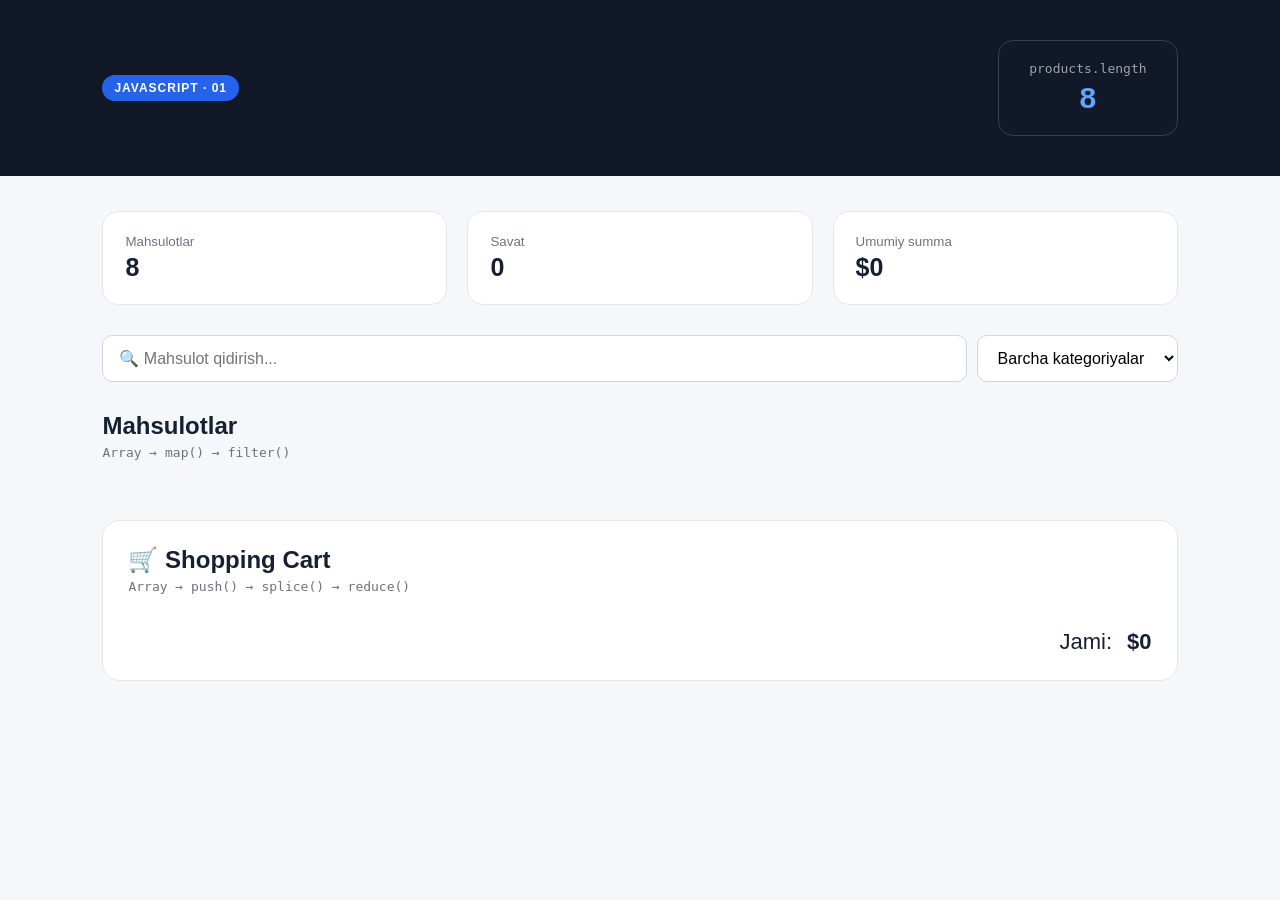
==== js-array-lesson/index.html @ 2541e5b3 "Add initial HTML structure, CSS styles, and JavaScript for product management" ====
<!DOCTYPE html>
<html lang="uz">

<head>
   <meta charset="UTF-8" />
   <meta name="viewport" content="width=device-width, initial-scale=1.0" />

   <title>JavaScript Array Lab</title>

   <link rel="stylesheet" href="style.css" />
</head>

<body>

   <header class="header">
      <div>
         <div class="badge">JAVASCRIPT · 01</div>

      </div>

      <div class="array-status">
         <span>products.length</span>
         <strong id="productCount">0</strong>
      </div>
   </header>


   <main>


      <section class="stats">

         <div class="stat-card">
            <div>
               <small>Mahsulotlar</small>
               <strong id="totalProducts">0</strong>
            </div>
         </div>

         <div class="stat-card">
            <div>
               <small>Savat</small>
               <strong id="cartCount">0</strong>
            </div>
         </div>

         <div class="stat-card">
            <div>
               <small>Umumiy summa</small>
               <strong>$<span id="cartTotal">0</span></strong>
            </div>
         </div>

      </section>


      <!-- Controls -->

      <section class="controls">

         <input id="searchInput" type="text" placeholder="🔍 Mahsulot qidirish..." />

         <select id="categoryFilter">
            <option value="all">Barcha kategoriyalar</option>
            <option value="laptop">Laptop</option>
            <option value="phone">Telefon</option>
            <option value="audio">Audio</option>
            <option value="accessory">Aksessuar</option>
         </select>

      </section>


      <!-- Products -->

      <section>

         <div class="section-title">
            <div>
               <h2>Mahsulotlar</h2>
               <p>Array → map() → filter()</p>
            </div>

            <span id="resultCount"></span>
         </div>

         <div id="products" class="products"></div>

      </section>


      <!-- Cart -->

      <section class="cart-section">

         <div class="section-title">
            <div>
               <h2>🛒 Shopping Cart</h2>
               <p>Array → push() → splice() → reduce()</p>
            </div>
         </div>

         <div id="cart" class="cart"></div>

         <div class="cart-footer">
            <span>Jami:</span>

            <strong>
               $<span id="cartTotalBottom">0</span>
            </strong>
         </div>

      </section>



   </main>





   <script src="script.js"></script>

</body>

</html>
---- js-array-lesson/style.css ----
* {
  box-sizing: border-box;
}

body {
  margin: 0;

  font-family:
    Inter,
    Arial,
    sans-serif;

  background: #f5f7fb;
  color: #172033;
}

.header {
  padding: 40px 8%;

  display: flex;
  justify-content: space-between;
  align-items: center;

  background: #111827;
  color: white;
}

.badge {
  display: inline-block;

  padding: 6px 12px;

  border-radius: 20px;

  background: #2563eb;

  font-size: 12px;
  font-weight: 700;

  letter-spacing: 1px;
}

.header h1 {
  margin: 12px 0 5px;

  font-size: 42px;
}

.header p {
  margin: 0;

  color: #aeb7c8;
}

.array-status {
  padding: 20px 30px;

  border: 1px solid #374151;

  border-radius: 15px;

  text-align: center;
}

.array-status span {
  display: block;

  color: #9ca3af;

  font-family: monospace;
}

.array-status strong {
  display: block;

  margin-top: 5px;

  font-size: 30px;

  color: #60a5fa;
}

main {
  width: 84%;
  max-width: 1200px;

  margin: 35px auto;
}

.stats {
  display: grid;

  grid-template-columns:
    repeat(3, 1fr);

  gap: 20px;
}

.stat-card {
  padding: 22px;

  background: white;

  border: 1px solid #e5e7eb;

  border-radius: 16px;

  display: flex;
  align-items: center;

  gap: 15px;
}

.stat-card > span {
  width: 50px;
  height: 50px;

  display: grid;
  place-items: center;

  background: #eff6ff;

  border-radius: 12px;

  font-size: 24px;
}

.stat-card small {
  display: block;

  color: #6b7280;
}

.stat-card strong {
  display: block;

  margin-top: 4px;

  font-size: 25px;
}

.controls {
  margin: 30px 0;

  display: flex;

  gap: 10px;
}

input,
select,
button {
  font: inherit;
}

input,
select {
  padding: 13px 16px;

  border: 1px solid #d1d5db;

  border-radius: 10px;

  background: white;

  outline: none;
}

input {
  flex: 1;
}

button {
  padding: 12px 17px;

  border: none;

  border-radius: 10px;

  background: #2563eb;

  color: white;

  cursor: pointer;

  font-weight: 600;

  transition: 0.2s;
}

button:hover {
  transform: translateY(-2px);

  background: #1d4ed8;
}

button.secondary {
  background: #e5e7eb;

  color: #374151;
}

.section-title {
  margin-bottom: 15px;

  display: flex;
  justify-content: space-between;
  align-items: center;
}

.section-title h2 {
  margin: 0;
}

.section-title p {
  margin: 5px 0 0;

  color: #6b7280;

  font-family: monospace;
}

#resultCount {
  color: #6b7280;
}

.products {
  display: grid;

  grid-template-columns:
    repeat(4, 1fr);

  gap: 18px;
}

.product {
  padding: 20px;

  background: white;

  border: 1px solid #e5e7eb;

  border-radius: 16px;

  transition: 0.2s;
}

.product:hover {
  transform: translateY(-4px);

  box-shadow:
    0 10px 30px
    rgba(0, 0, 0, 0.08);
}

.product-img {
  width: 100%;
  height: 160px;

  object-fit: contain;

  border-radius: 12px;

  background: #f3f4f6;

  margin-bottom: 15px;
}

.product h3 {
  margin: 0 0 7px;
}

.category {
  color: #6b7280;

  font-size: 13px;
}

.price {
  margin: 15px 0;

  font-size: 23px;

  font-weight: 800;
}

.product button {
  width: 100%;
}

.cart-section {
  margin-top: 45px;

  padding: 25px;

  background: white;

  border-radius: 18px;

  border: 1px solid #e5e7eb;
}

.cart-item {
  padding: 15px 0;

  border-bottom: 1px solid #eee;

  display: flex;

  justify-content: space-between;

  align-items: center;
}

.cart-img {
  width: 50px;
  height: 50px;

  object-fit: contain;

  border-radius: 8px;

  background: #f3f4f6;

  margin-right: 12px;
}

.cart-item-info {
  flex: 1;
}

.cart-item-info strong {
  display: block;
}

.cart-item-info span {
  color: #6b7280;
}

.remove-btn {
  background: #fee2e2;

  color: #dc2626;
}

.remove-btn:hover {
  background: #fecaca;
}

.cart-footer {
  padding-top: 20px;

  display: flex;

  justify-content: flex-end;

  gap: 15px;

  font-size: 22px;
}





footer {
  padding: 30px;

  text-align: center;

  color: #6b7280;
}

@media (max-width: 900px) {

  .products {
    grid-template-columns:
      repeat(2, 1fr);
  }

  .stats {
    grid-template-columns: 1fr;
  }

  .controls {
    flex-wrap: wrap;
  }

}

@media (max-width: 600px) {

  .header {
    flex-direction: column;

    align-items: flex-start;

    gap: 20px;
  }

  .products {
    grid-template-columns: 1fr;
  }

  main {
    width: 92%;
  }

}
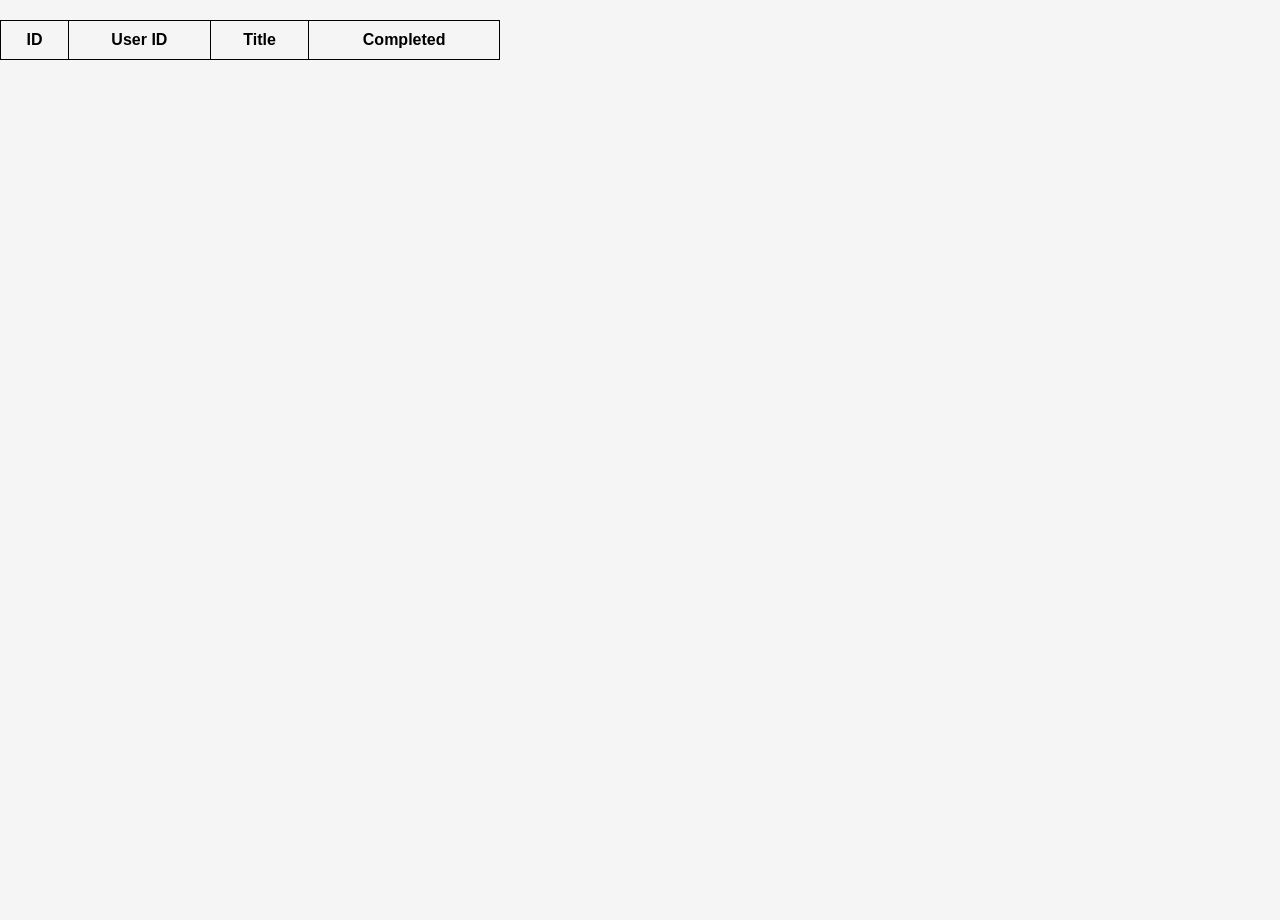
==== commit ab1d4e39: "Add new features and examples for various HTML and JavaScript tasks - Implement a simple calculator " ====
--- a/js-array-lesson/index.html
+++ b/js-array-lesson/index.html
@@ -11,116 +11,42 @@
 </head>
 
 <body>
+   <table>
+      <thead>
+         <tr>
+            <th>ID</th>
+            <th>User ID</th>
+            <th>Title</th>
+            <th>Completed</th>
+         </tr>
+      </thead>
+      <tbody id="todo-table-body">
+      </tbody>
+   </table>
+   <script>
+      const todoData = () => {
+         fetch('https://jsonplaceholder.typicode.com/todos')
+            .then(response => response.json())
+            .then(data => {
+               const tableBody = document.getElementById('todo-table-body');
+               var i = 0;
+               data.forEach(todo => {
+                  if ()
 
-   <header class="header">
-      <div>
-         <div class="badge">JAVASCRIPT · 01</div>
-
-      </div>
-
-      <div class="array-status">
-         <span>products.length</span>
-         <strong id="productCount">0</strong>
-      </div>
-   </header>
-
-
-   <main>
-
-
-      <section class="stats">
-
-         <div class="stat-card">
-            <div>
-               <small>Mahsulotlar</small>
-               <strong id="totalProducts">0</strong>
-            </div>
-         </div>
-
-         <div class="stat-card">
-            <div>
-               <small>Savat</small>
-               <strong id="cartCount">0</strong>
-            </div>
-         </div>
-
-         <div class="stat-card">
-            <div>
-               <small>Umumiy summa</small>
-               <strong>$<span id="cartTotal">0</span></strong>
-            </div>
-         </div>
-
-      </section>
-
-
-      <!-- Controls -->
-
-      <section class="controls">
-
-         <input id="searchInput" type="text" placeholder="🔍 Mahsulot qidirish..." />
-
-         <select id="categoryFilter">
-            <option value="all">Barcha kategoriyalar</option>
-            <option value="laptop">Laptop</option>
-            <option value="phone">Telefon</option>
-            <option value="audio">Audio</option>
-            <option value="accessory">Aksessuar</option>
-         </select>
-
-      </section>
-
-
-      <!-- Products -->
-
-      <section>
-
-         <div class="section-title">
-            <div>
-               <h2>Mahsulotlar</h2>
-               <p>Array → map() → filter()</p>
-            </div>
-
-            <span id="resultCount"></span>
-         </div>
-
-         <div id="products" class="products"></div>
-
-      </section>
-
-
-      <!-- Cart -->
-
-      <section class="cart-section">
-
-         <div class="section-title">
-            <div>
-               <h2>🛒 Shopping Cart</h2>
-               <p>Array → push() → splice() → reduce()</p>
-            </div>
-         </div>
-
-         <div id="cart" class="cart"></div>
-
-         <div class="cart-footer">
-            <span>Jami:</span>
-
-            <strong>
-               $<span id="cartTotalBottom">0</span>
-            </strong>
-         </div>
-
-      </section>
-
-
-
-   </main>
-
-
-
-
-
-   <script src="script.js"></script>
+                     const row = document.createElement('tr');
+                  row.innerHTML = `
+                     <td>${todo.id}</td>
+                     <td>${todo.userId}</td>
+                     <td>${todo.title}</td>
+                     <td>${todo.completed}</td>
+                  `;
+                  tableBody.appendChild(row);
+               });
+            })
+            .catch(error => console.error('Error fetching data:', error));
+      }
+      todoData();
+   </script>
 
 </body>
 
--- a/js-array-lesson/style.css
+++ b/js-array-lesson/style.css
@@ -1,409 +1,22 @@
-* {
-  box-sizing: border-box;
+*{
+   margin: 0;
+   padding: 0;
+   box-sizing: border-box;
 }
-
-body {
-  margin: 0;
-
-  font-family:
-    Inter,
-    Arial,
-    sans-serif;
-
-  background: #f5f7fb;
-  color: #172033;
-}
-
-.header {
-  padding: 40px 8%;
-
-  display: flex;
-  justify-content: space-between;
-  align-items: center;
-
-  background: #111827;
-  color: white;
-}
-
-.badge {
-  display: inline-block;
-
-  padding: 6px 12px;
-
-  border-radius: 20px;
-
-  background: #2563eb;
-
-  font-size: 12px;
-  font-weight: 700;
-
-  letter-spacing: 1px;
-}
-
-.header h1 {
-  margin: 12px 0 5px;
-
-  font-size: 42px;
-}
-
-.header p {
-  margin: 0;
-
-  color: #aeb7c8;
-}
-
-.array-status {
-  padding: 20px 30px;
-
-  border: 1px solid #374151;
-
-  border-radius: 15px;
-
-  text-align: center;
-}
-
-.array-status span {
-  display: block;
-
-  color: #9ca3af;
-
-  font-family: monospace;
-}
-
-.array-status strong {
-  display: block;
-
-  margin-top: 5px;
-
-  font-size: 30px;
-
-  color: #60a5fa;
-}
-
-main {
-  width: 84%;
-  max-width: 1200px;
-
-  margin: 35px auto;
-}
-
-.stats {
-  display: grid;
-
-  grid-template-columns:
-    repeat(3, 1fr);
-
-  gap: 20px;
-}
-
-.stat-card {
-  padding: 22px;
-
-  background: white;
-
-  border: 1px solid #e5e7eb;
-
-  border-radius: 16px;
-
-  display: flex;
-  align-items: center;
-
-  gap: 15px;
-}
-
-.stat-card > span {
-  width: 50px;
-  height: 50px;
-
-  display: grid;
-  place-items: center;
-
-  background: #eff6ff;
-
-  border-radius: 12px;
-
-  font-size: 24px;
-}
-
-.stat-card small {
-  display: block;
-
-  color: #6b7280;
-}
-
-.stat-card strong {
-  display: block;
-
-  margin-top: 4px;
-
-  font-size: 25px;
-}
-
-.controls {
-  margin: 30px 0;
-
-  display: flex;
-
-  gap: 10px;
-}
-
-input,
-select,
-button {
-  font: inherit;
-}
-
-input,
-select {
-  padding: 13px 16px;
-
-  border: 1px solid #d1d5db;
-
-  border-radius: 10px;
-
-  background: white;
-
-  outline: none;
-}
-
-input {
-  flex: 1;
-}
-
-button {
-  padding: 12px 17px;
-
-  border: none;
-
-  border-radius: 10px;
-
-  background: #2563eb;
-
-  color: white;
-
-  cursor: pointer;
-
-  font-weight: 600;
-
-  transition: 0.2s;
-}
-
-button:hover {
-  transform: translateY(-2px);
-
-  background: #1d4ed8;
-}
-
-button.secondary {
-  background: #e5e7eb;
-
-  color: #374151;
-}
-
-.section-title {
-  margin-bottom: 15px;
-
-  display: flex;
-  justify-content: space-between;
-  align-items: center;
-}
-
-.section-title h2 {
-  margin: 0;
-}
-
-.section-title p {
-  margin: 5px 0 0;
-
-  color: #6b7280;
-
-  font-family: monospace;
-}
-
-#resultCount {
-  color: #6b7280;
-}
-
-.products {
-  display: grid;
-
-  grid-template-columns:
-    repeat(4, 1fr);
-
-  gap: 18px;
-}
-
-.product {
-  padding: 20px;
-
-  background: white;
-
-  border: 1px solid #e5e7eb;
-
-  border-radius: 16px;
-
-  transition: 0.2s;
-}
-
-.product:hover {
-  transform: translateY(-4px);
-
-  box-shadow:
-    0 10px 30px
-    rgba(0, 0, 0, 0.08);
-}
-
-.product-img {
-  width: 100%;
-  height: 160px;
-
-  object-fit: contain;
-
-  border-radius: 12px;
-
-  background: #f3f4f6;
-
-  margin-bottom: 15px;
-}
-
-.product h3 {
-  margin: 0 0 7px;
-}
-
-.category {
-  color: #6b7280;
-
-  font-size: 13px;
-}
-
-.price {
-  margin: 15px 0;
-
-  font-size: 23px;
-
-  font-weight: 800;
-}
-
-.product button {
-  width: 100%;
-}
-
-.cart-section {
-  margin-top: 45px;
-
-  padding: 25px;
-
-  background: white;
-
-  border-radius: 18px;
-
-  border: 1px solid #e5e7eb;
-}
-
-.cart-item {
-  padding: 15px 0;
-
-  border-bottom: 1px solid #eee;
-
-  display: flex;
-
-  justify-content: space-between;
-
-  align-items: center;
-}
-
-.cart-img {
-  width: 50px;
-  height: 50px;
-
-  object-fit: contain;
-
-  border-radius: 8px;
-
-  background: #f3f4f6;
-
-  margin-right: 12px;
-}
-
-.cart-item-info {
-  flex: 1;
-}
-
-.cart-item-info strong {
-  display: block;
-}
-
-.cart-item-info span {
-  color: #6b7280;
-}
-
-.remove-btn {
-  background: #fee2e2;
-
-  color: #dc2626;
-}
-
-.remove-btn:hover {
-  background: #fecaca;
-}
-
-.cart-footer {
-  padding-top: 20px;
-
-  display: flex;
-
-  justify-content: flex-end;
-
-  gap: 15px;
-
-  font-size: 22px;
-}
-
-
-
-
-
-footer {
-  padding: 30px;
-
-  text-align: center;
-
-  color: #6b7280;
-}
-
-@media (max-width: 900px) {
-
-  .products {
-    grid-template-columns:
-      repeat(2, 1fr);
-  }
-
-  .stats {
-    grid-template-columns: 1fr;
-  }
-
-  .controls {
-    flex-wrap: wrap;
-  }
+body{
+   font-family: 'Poppins', sans-serif;
+   background-color: #f5f5f5;
+   width: 100%;
+   height: 100vh;
 
 }
-
-@media (max-width: 600px) {
-
-  .header {
-    flex-direction: column;
-
-    align-items: flex-start;
-
-    gap: 20px;
-  }
-
-  .products {
-    grid-template-columns: 1fr;
-  }
-
-  main {
-    width: 92%;
-  }
-
+table{
+   width: 500px;
+   border-collapse: collapse;
+   margin-top: 20px;
+}
+th, td{
+   border: 1px solid #000;
+   padding: 10px;
+   text-align: center;
 }
